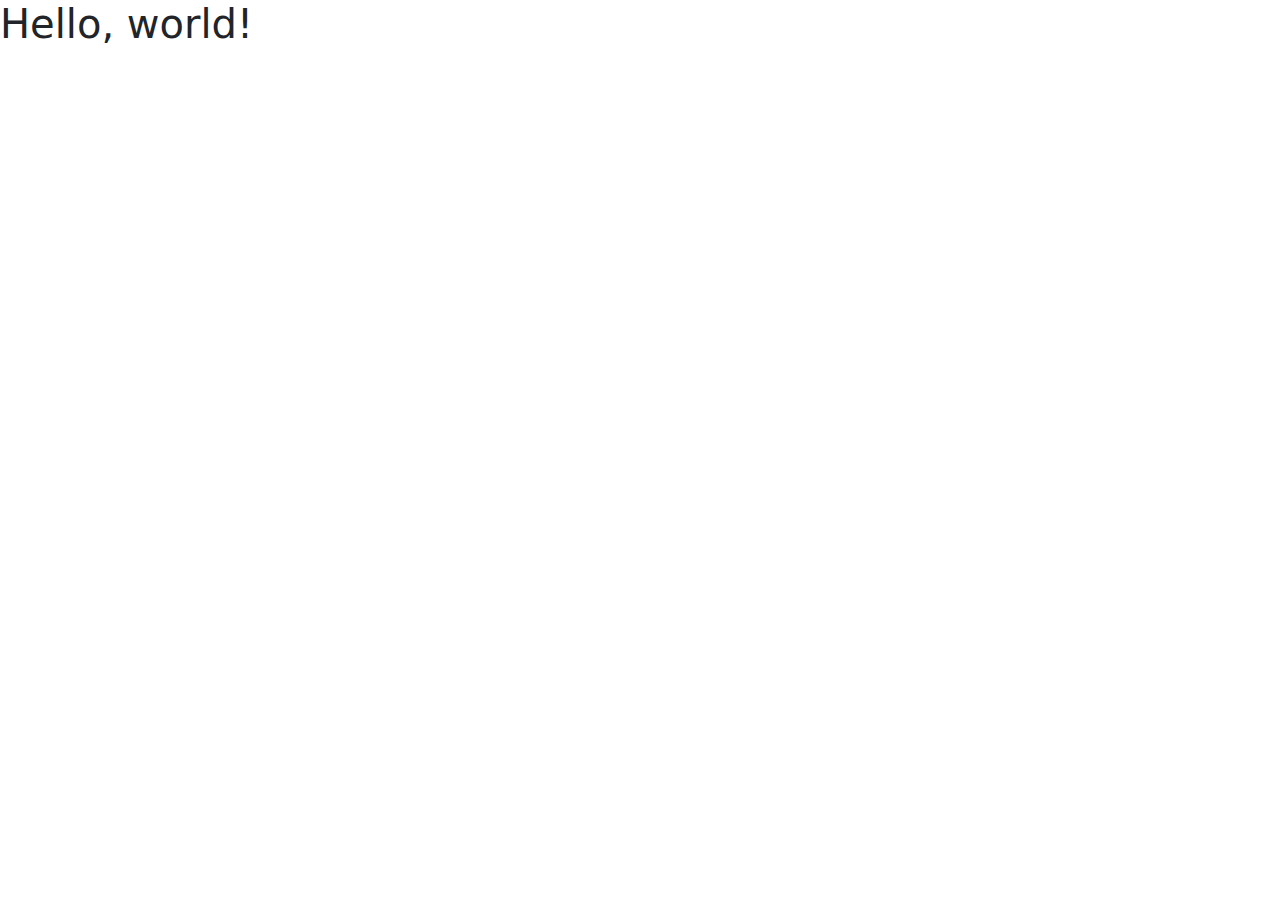
==== index.html @ 4c3d27ab "Initial Push" ====
<!doctype html>
<html lang="en">
<head>
    <meta charset="utf-8">
    <meta content="width=device-width, initial-scale=1" name="viewport">
    <title>Clsopenbox</title>
    <link href="assets/vendor/bootstrap/css/bootstrap.min.css" rel="stylesheet">
</head>
<body>
<h1>Hello, world!</h1>

<script src="assets/vendor/bootstrap/js/bootstrap.bundle.js"></script>
</body>
</html>
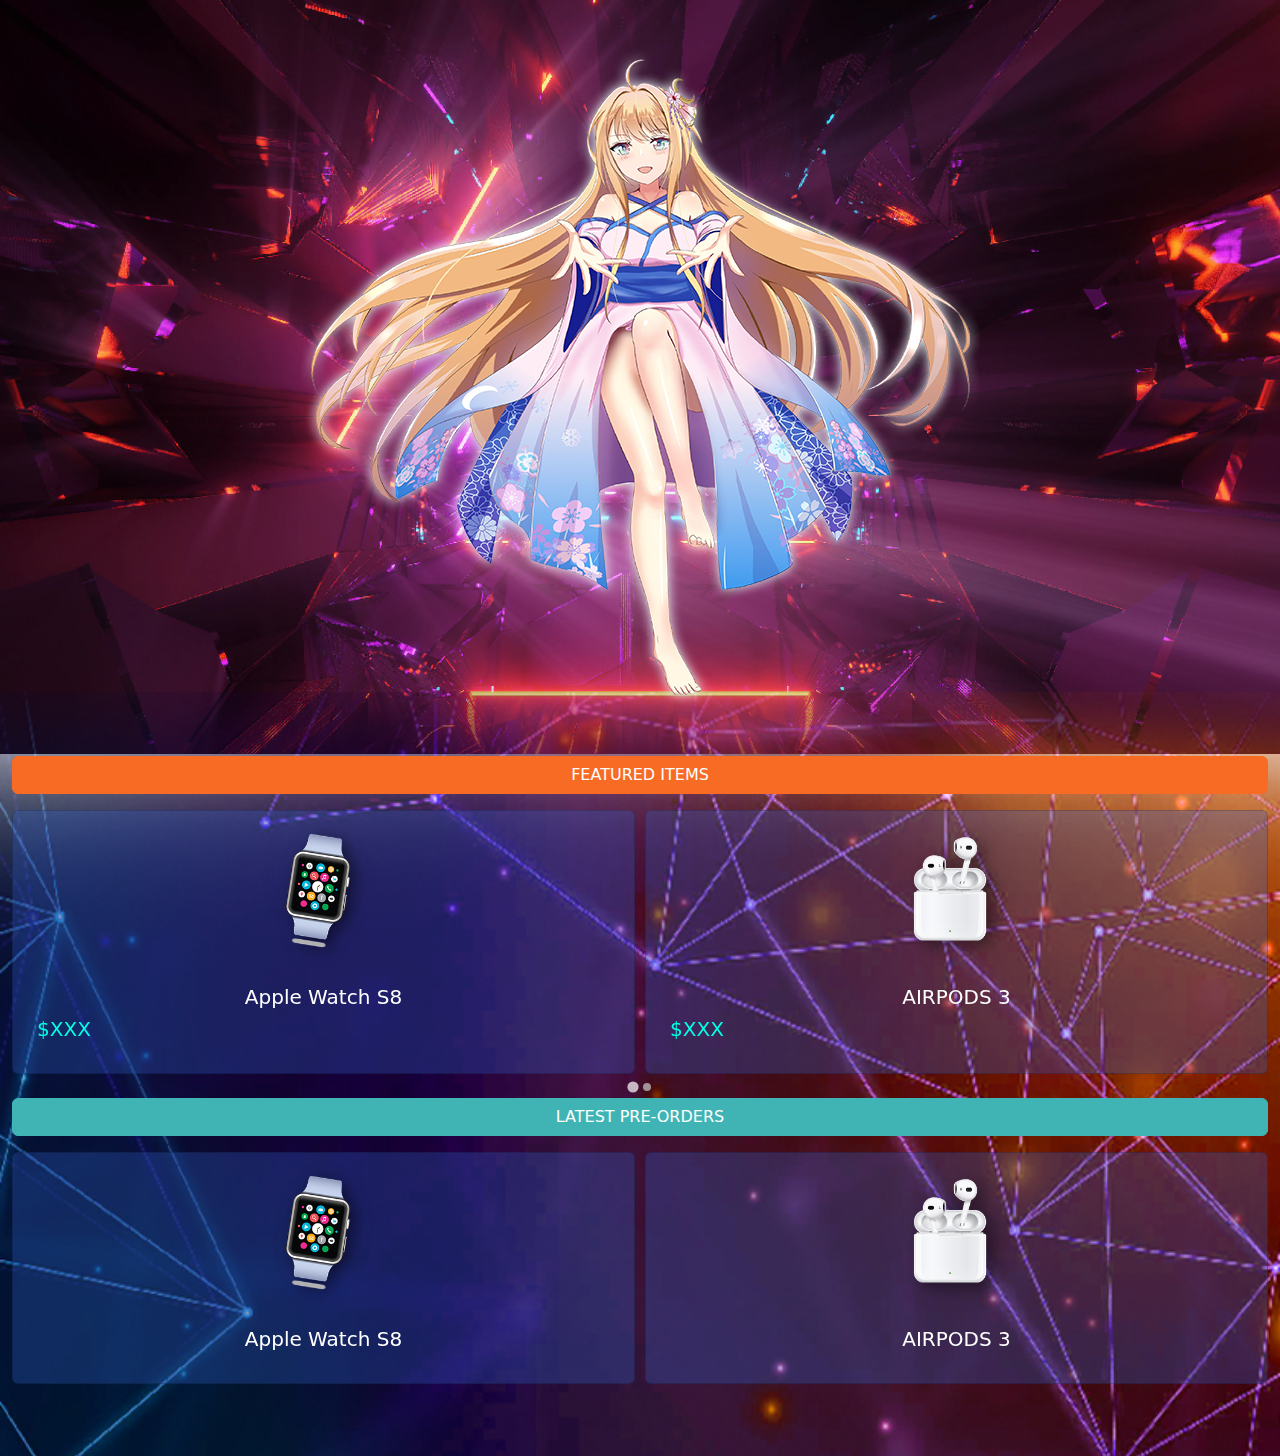
==== commit 30bec791: "update design" ====
--- a/index.html
+++ b/index.html
@@ -3,12 +3,140 @@
 <head>
     <meta charset="utf-8">
     <meta content="width=device-width, initial-scale=1" name="viewport">
+
     <title>Clsopenbox</title>
+    <meta name="description" content="Clsopenbox">
+    <meta name="keywords" content="Clsopenbox">
+    <meta name="author" content="Clsopenbox">
+    <meta property="og:title" content="Clsopenbox" />
+    <meta property="og:description" content="Clsopenbox" />
+    <meta property="og:image" content="assets/images/background/2.png" />
+
+    <!-- Bootstrap CSS -->
     <link href="assets/vendor/bootstrap/css/bootstrap.min.css" rel="stylesheet">
+
+    <!-- Splide CSS -->
+    <link href="assets/vendor/splide/css/splide.min.css" rel="stylesheet">
+
+    <!-- Style CSS -->
+    <link href="assets/css/style.css" rel="stylesheet">
 </head>
 <body>
-<h1>Hello, world!</h1>
 
+<section class="container-fluid clsopenbox-header">
+    <div class="row">
+        <div class="col-12 d-flex justify-content-center p-5">
+            <img src="assets/images/background/1.png" class="img-fluid"/>
+        </div>
+    </div>
+</section>
+
+<section class="container-fluid clsopenbox-body">
+    <div class="row pt-5 pb-5">
+        <div class="col-12 mb-3 mt-3">
+            <button type="button" class="btn btn-primary clsopenbox-warning d-block w-100">FEATURED ITEMS</button>
+        </div>
+        <div class="col-12 mb-4">
+            <div class="row">
+                <div class="col-12">
+                    <div id="splide-1" class="splide">
+                        <div class="splide__track">
+                            <ul class="splide__list">
+                                <li class="splide__slide">
+                                    <div class="card p-2 closopenbox-card">
+                                        <div class="d-flex justify-content-center">
+                                            <img src="assets/images/box/4.png" class="clsopenbox-card-image" alt="...">
+                                        </div>
+                                        <div class="card-body text-center">
+                                            <h5 class="card-title clsopenbox-text-white">Apple Watch S8</h5>
+                                            <h5 class="card-title text-start clsopenbox-text-primary">$XXX</h5>
+                                        </div>
+                                    </div>
+                                </li>
+                                <li class="splide__slide">
+                                    <div class="card p-2 closopenbox-card">
+                                        <div class="d-flex justify-content-center">
+                                            <img src="assets/images/box/5.png" class="clsopenbox-card-image" alt="...">
+                                        </div>
+                                        <div class="card-body text-center">
+                                            <h5 class="card-title clsopenbox-text-white">AIRPODS 3</h5>
+                                            <h5 class="card-title text-start clsopenbox-text-primary">$XXX</h5>
+                                        </div>
+                                    </div>
+                                </li>
+                                <li class="splide__slide">
+                                    <div class="card p-2 closopenbox-card">
+                                        <div class="d-flex justify-content-center">
+                                            <img src="assets/images/box/6.png" class="clsopenbox-card-image" alt="...">
+                                        </div>
+                                        <div class="card-body text-center">
+                                            <h5 class="card-title clsopenbox-text-white">iPHONE</h5>
+                                            <h5 class="card-title text-start clsopenbox-text-primary">$XXX</h5>
+                                        </div>
+                                    </div>
+                                </li>
+                            </ul>
+                        </div>
+                    </div>
+                </div>
+            </div>
+        </div>
+        <div class="col-12 mb-3">
+            <button type="button" class="btn btn-primary clsopenbox-primary d-block w-100">LATEST PRE-ORDERS</button>
+        </div>
+        <div class="col-12 mb-4">
+            <div class="row">
+                <div class="col-12">
+                    <div id="splide-2" class="splide">
+                        <div class="splide__track">
+                            <ul class="splide__list">
+                                <li class="splide__slide">
+                                    <div class="card p-2 closopenbox-card">
+                                        <div class="d-flex justify-content-center">
+                                            <img src="assets/images/box/4.png" class="clsopenbox-card-image" alt="...">
+                                        </div>
+                                        <div class="card-body text-center">
+                                            <h5 class="card-title clsopenbox-text-white">Apple Watch S8</h5>
+                                        </div>
+                                    </div>
+                                </li>
+                                <li class="splide__slide">
+                                    <div class="card p-2 closopenbox-card">
+                                        <div class="d-flex justify-content-center">
+                                            <img src="assets/images/box/5.png" class="clsopenbox-card-image" alt="...">
+                                        </div>
+                                        <div class="card-body text-center">
+                                            <h5 class="card-title clsopenbox-text-white">AIRPODS 3</h5>
+                                        </div>
+                                    </div>
+                                </li>
+                                <li class="splide__slide">
+                                    <div class="card p-2 closopenbox-card">
+                                        <div class="d-flex justify-content-center">
+                                            <img src="assets/images/box/6.png" class="clsopenbox-card-image" alt="...">
+                                        </div>
+                                        <div class="card-body text-center">
+                                            <h5 class="card-title clsopenbox-text-white">iPHONE</h5>
+                                        </div>
+                                    </div>
+                                </li>
+                            </ul>
+                        </div>
+                    </div>
+                </div>
+            </div>
+        </div>
+    </div>
+</section>
+
+
+<!-- Bootstrap JS -->
 <script src="assets/vendor/bootstrap/js/bootstrap.bundle.js"></script>
+
+<!-- Splide JS -->
+<script src="assets/vendor/splide/js/splide.min.js"></script>
+
+<!-- Main JS -->
+<script src="assets/js/main.js"></script>
 </body>
 </html>
--- a/assets/css/style.css
+++ b/assets/css/style.css
@@ -0,0 +1,57 @@
+.clsopenbox-header{
+    background-image: url("../images/background/2.png");
+    background-repeat: no-repeat;
+    background-size: cover;
+}
+
+.clsopenbox-body{
+    background-image: url("../images/background/3.png");
+    background-repeat: no-repeat;
+    background-size: cover;
+    margin-top: -62px;
+}
+
+.closopenbox-card{
+    background: #3362CC4D;
+}
+
+.clsopenbox-card-image{
+    height: 150px;
+}
+
+.clsopenbox-primary{
+    background: #40b4b4;
+    border: 1px solid #40b4b4;
+}
+
+.clsopenbox-primary:hover{
+    background: #018c8c;
+    border: 1px solid #018c8c;
+}
+
+.clsopenbox-primary-2{
+    background: #00ffe4;
+    border: 1px solid #00ffe4;
+}
+
+.clsopenbox-warning{
+    background: #f86b24;
+    border: 1px solid #f86b24;
+}
+
+.clsopenbox-warning:hover{
+    background: #f55201;
+    border: 1px solid #f55201;
+}
+
+.splide__pagination{
+    bottom: -20px;
+}
+
+.clsopenbox-text-white{
+    color: #ffffff;
+}
+
+.clsopenbox-text-primary{
+    color: #00ffe4;
+}
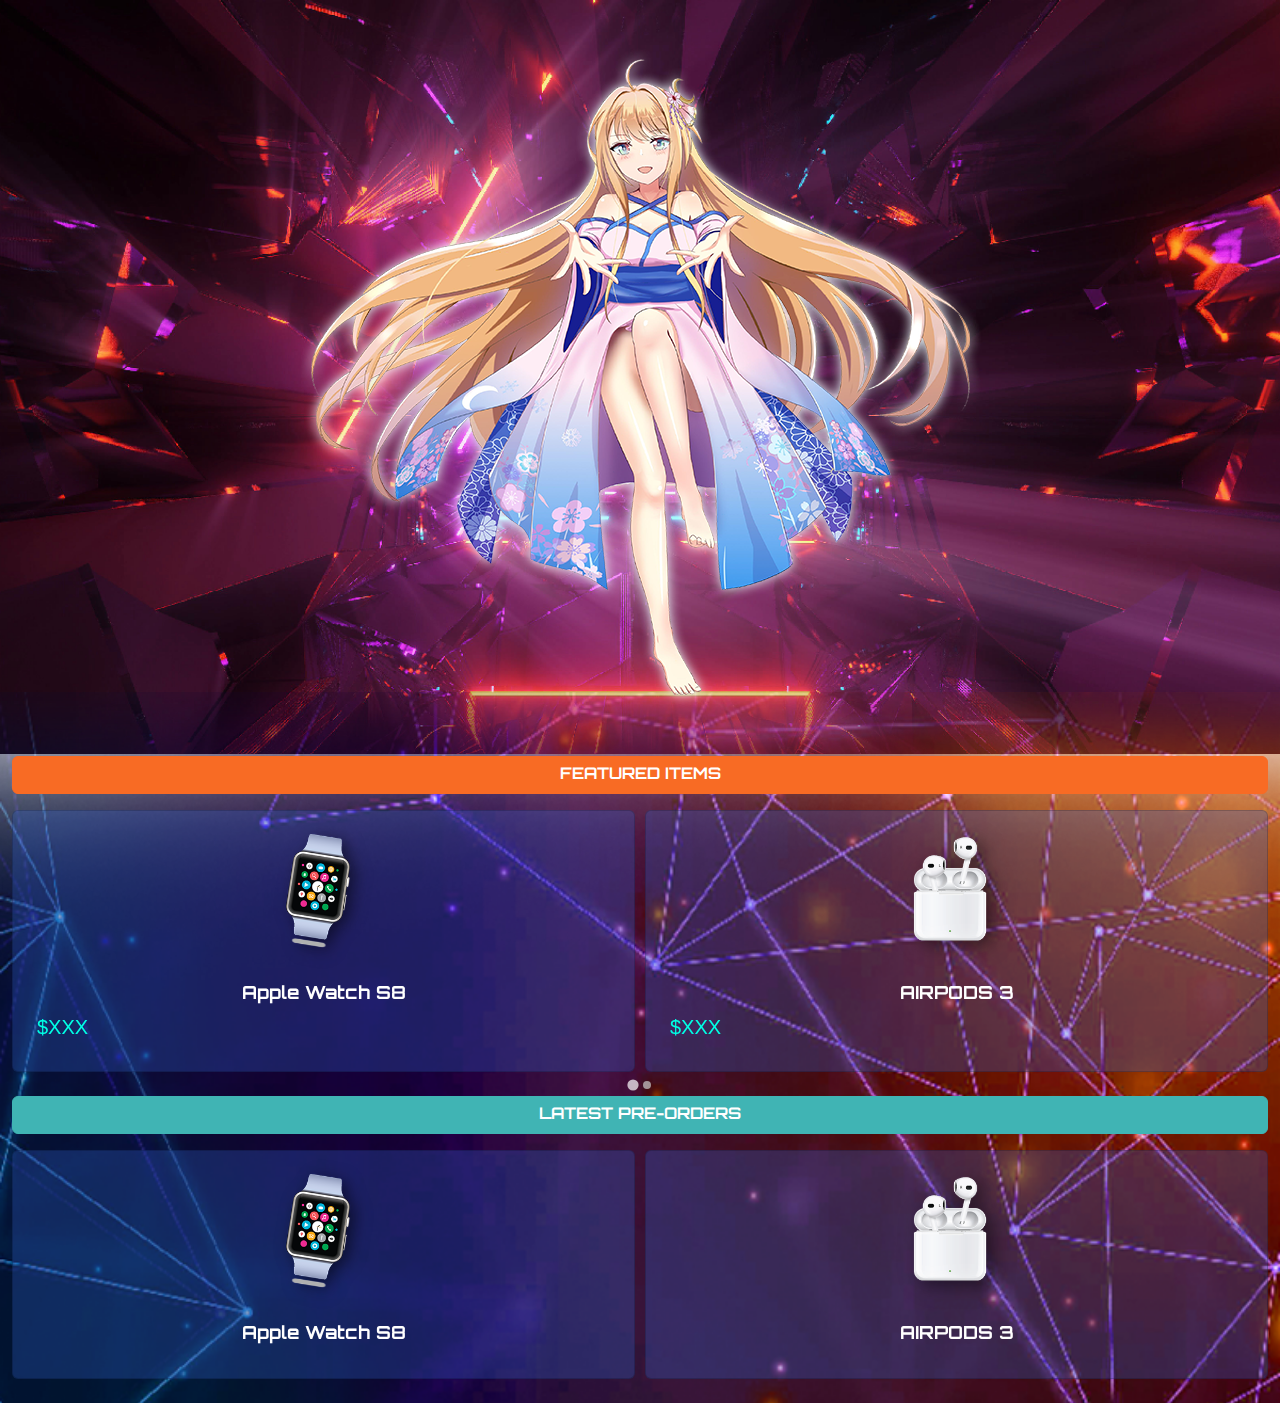
==== commit 2f1aaf10: "update design" ====
--- a/index.html
+++ b/index.html
@@ -32,7 +32,7 @@
 </section>
 
 <section class="container-fluid clsopenbox-body">
-    <div class="row pt-5 pb-5">
+    <div class="row pt-5 pb-2">
         <div class="col-12 mb-3 mt-3">
             <button type="button" class="btn btn-primary clsopenbox-warning d-block w-100">FEATURED ITEMS</button>
         </div>
@@ -84,7 +84,7 @@
         <div class="col-12 mb-3">
             <button type="button" class="btn btn-primary clsopenbox-primary d-block w-100">LATEST PRE-ORDERS</button>
         </div>
-        <div class="col-12 mb-4">
+        <div class="col-12 mb-3">
             <div class="row">
                 <div class="col-12">
                     <div id="splide-2" class="splide">
--- a/assets/css/style.css
+++ b/assets/css/style.css
@@ -1,3 +1,9 @@
+@font-face {
+    font-family: 'Orbitron-Bold';
+    src: url(../fonts/Orbitron-Bold.ttf);
+}
+
+
 .clsopenbox-header{
     background-image: url("../images/background/2.png");
     background-repeat: no-repeat;
@@ -20,6 +26,7 @@
 }
 
 .clsopenbox-primary{
+    font-family: 'Orbitron-Bold';
     background: #40b4b4;
     border: 1px solid #40b4b4;
 }
@@ -35,6 +42,7 @@
 }
 
 .clsopenbox-warning{
+    font-family: 'Orbitron-Bold';
     background: #f86b24;
     border: 1px solid #f86b24;
 }
@@ -49,9 +57,12 @@
 }
 
 .clsopenbox-text-white{
+    font-family: 'Orbitron-Bold';
+    font-size: 18px;
     color: #ffffff;
 }
 
 .clsopenbox-text-primary{
+    font-family: Arial;
     color: #00ffe4;
 }
